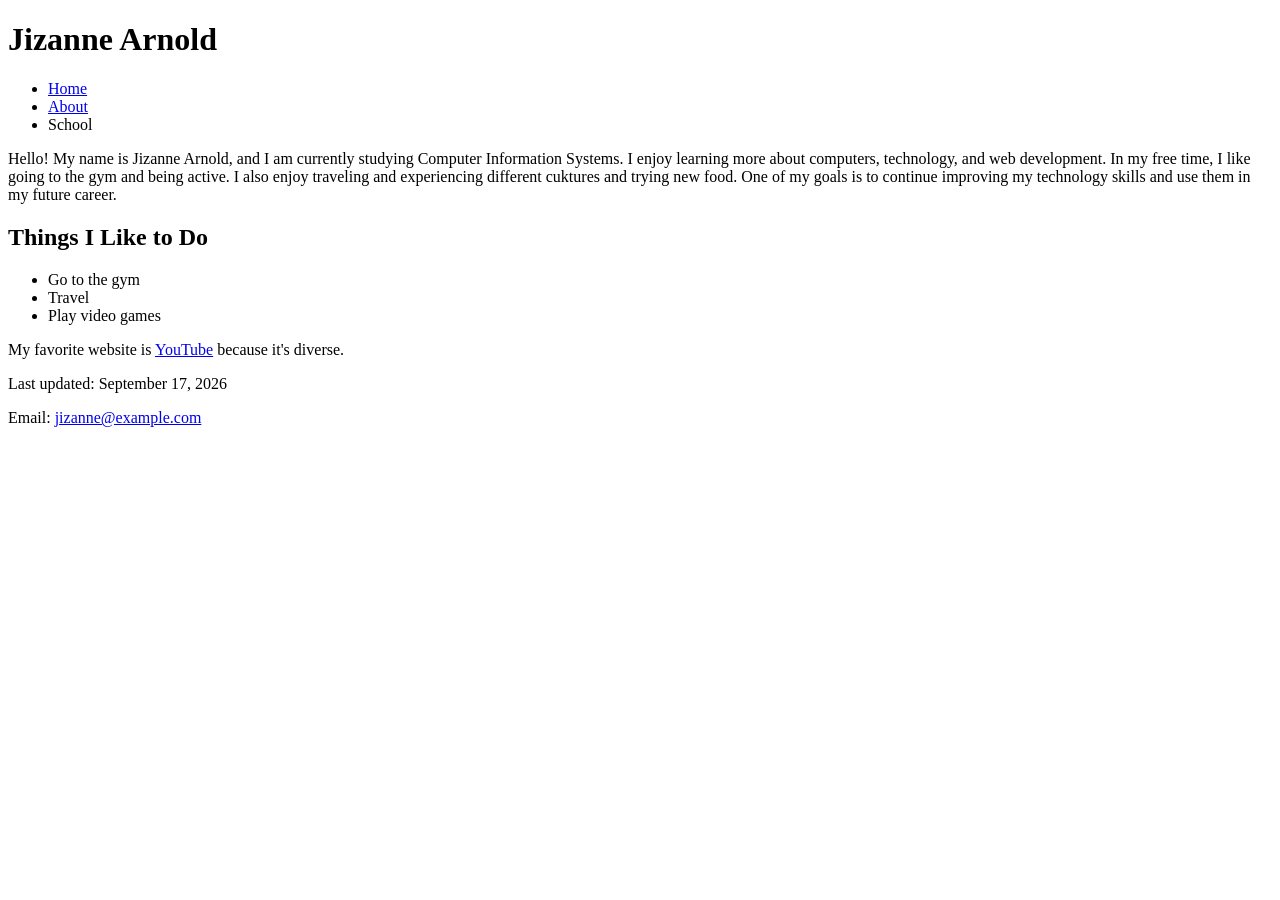
==== index.html @ cabb0ce9 "Add files via upload" ====
<!DOCTYPE html>
<html lang="en">

<head>
    <meta charset="UTF-8">
    <meta name="description" content="Jizanne Arnold's personal website">
    <meta name="author" content="Jizanne Arnold">
    <meta name="viewport" content="width=device-width, initial-scale=1.0">
    <title>Jizanne Arnold - Home</title>
</head>

<body>

    <header>
        <h1>Jizanne Arnold</h1>
    </header>

    <nav>
        <ul>
            <li><a href="index.html">Home</a></li>
            <li><a href="about.html">About</a></li>
            <li>School</li>
        </ul>
    </nav>

    <p>
        Hello! My name is Jizanne Arnold, and I am currently studying Computer Information Systems.
        I enjoy learning more about computers, technology, and web development.
        In my free time, I like going to the gym and being active.
        I also enjoy traveling and experiencing different cuktures and trying new food.
        One of my goals is to continue improving my technology skills and use them in my future career.
    </p>

    <h2>Things I Like to Do</h2>

    <ul>
        <li>Go to the gym</li>
        <li>Travel</li>
        <li>Play video games</li>
    </ul>

    <p>
        My favorite website is
        <a href="https://www.youtube.com/">YouTube</a> because it's diverse.
    </p>

    <footer>
        <p>Last updated: September 17, 2026</p>
        <p>Email: <a href="mailto:jizanne@example.com">jizanne@example.com</a></p>
    </footer>

</body>

</html>
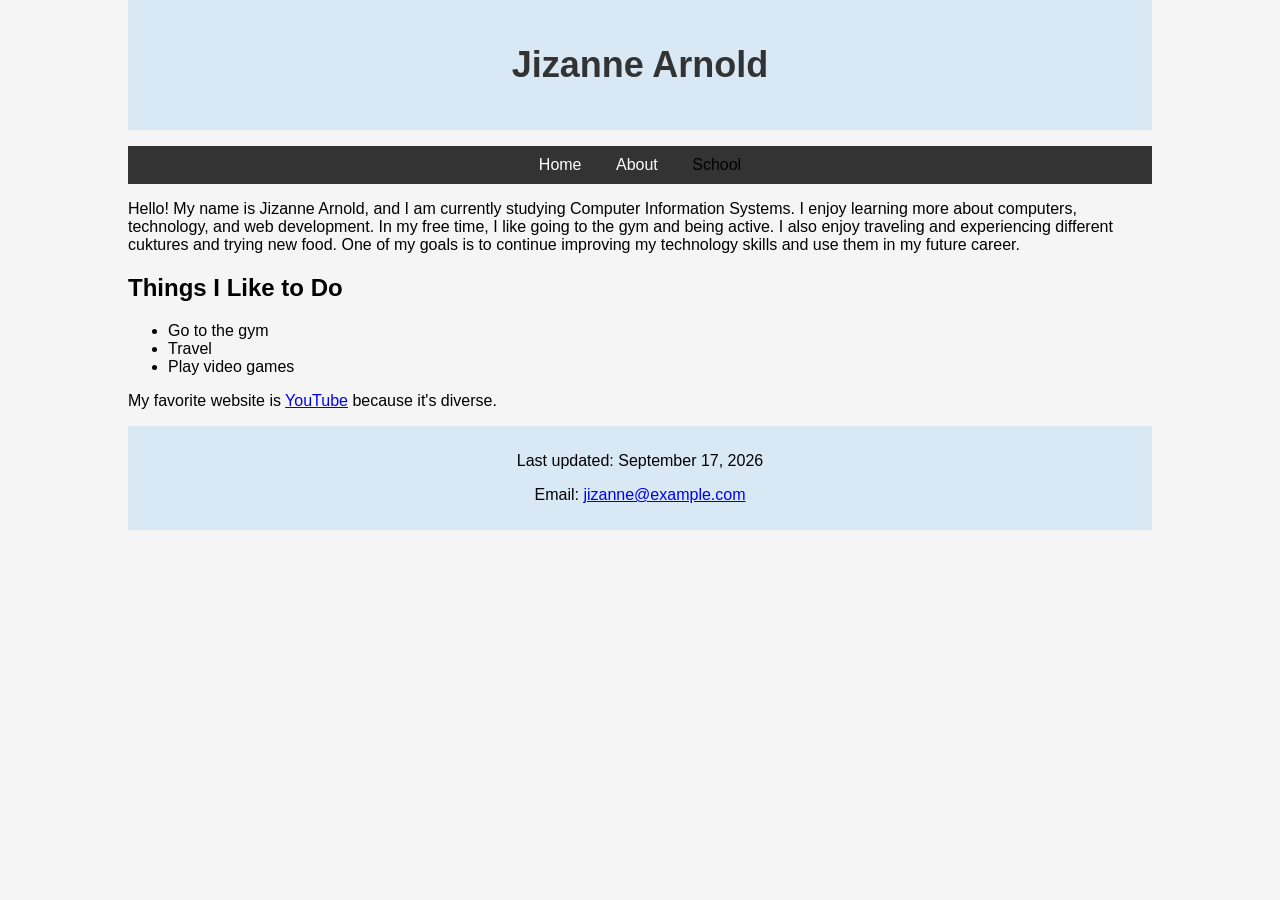
==== commit 7641bd45: "Add files via upload" ====
--- a/index.html
+++ b/index.html
@@ -6,8 +6,12 @@
     <meta name="description" content="Jizanne Arnold's personal website">
     <meta name="author" content="Jizanne Arnold">
     <meta name="viewport" content="width=device-width, initial-scale=1.0">
+    
     <title>Jizanne Arnold - Home</title>
+
+    <link rel="stylesheet" href="styles.css">
 </head>
+
 
 <body>
 
--- a/styles.css
+++ b/styles.css
@@ -0,0 +1,51 @@
+
+body {
+    font-family: Arial, Helvetica, sans-serif;
+    width: 80%;
+    margin: auto;
+    background-color: #f5f5f5;
+}
+
+header {
+    background-color: #d8e8f5;
+    padding: 20px;
+    text-align: center;
+}
+
+h1 {
+    color: #333333;
+    font-size: 36px;
+}
+
+nav ul {
+    list-style-type: none;
+    text-align: center;
+    padding: 10px;
+    background-color: #333333;
+}
+
+nav li {
+    display: inline;
+    margin: 15px;
+}
+
+nav a {
+    color: white;
+    text-decoration: none;
+}
+
+nav a:hover {
+    text-decoration: underline;
+}
+
+section {
+    background-color: white;
+    padding: 20px;
+    margin: 15px 0;
+}
+
+footer {
+    background-color: #d8e8f5;
+    text-align: center;
+    padding: 10px;
+}
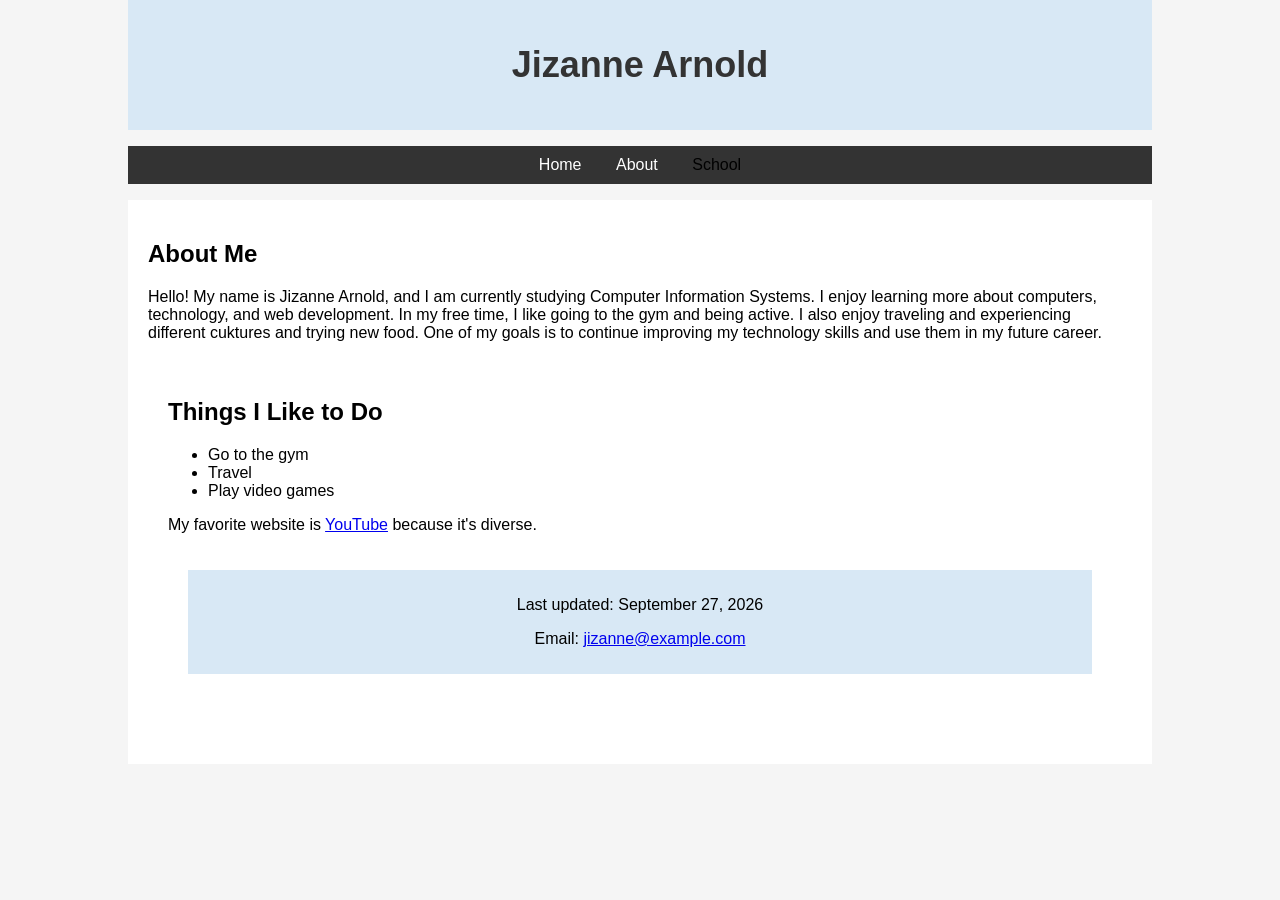
==== commit aaf6c328: "Add files via upload" ====
--- a/index.html
+++ b/index.html
@@ -27,6 +27,9 @@
         </ul>
     </nav>
 
+<section>
+    <h2>About Me</h2>
+
     <p>
         Hello! My name is Jizanne Arnold, and I am currently studying Computer Information Systems.
         I enjoy learning more about computers, technology, and web development.
@@ -35,6 +38,7 @@
         One of my goals is to continue improving my technology skills and use them in my future career.
     </p>
 
+<section>
     <h2>Things I Like to Do</h2>
 
     <ul>
@@ -47,9 +51,10 @@
         My favorite website is
         <a href="https://www.youtube.com/">YouTube</a> because it's diverse.
     </p>
+   <section>
 
     <footer>
-        <p>Last updated: September 17, 2026</p>
+        <p>Last updated: September 27, 2026</p>
         <p>Email: <a href="mailto:jizanne@example.com">jizanne@example.com</a></p>
     </footer>
 
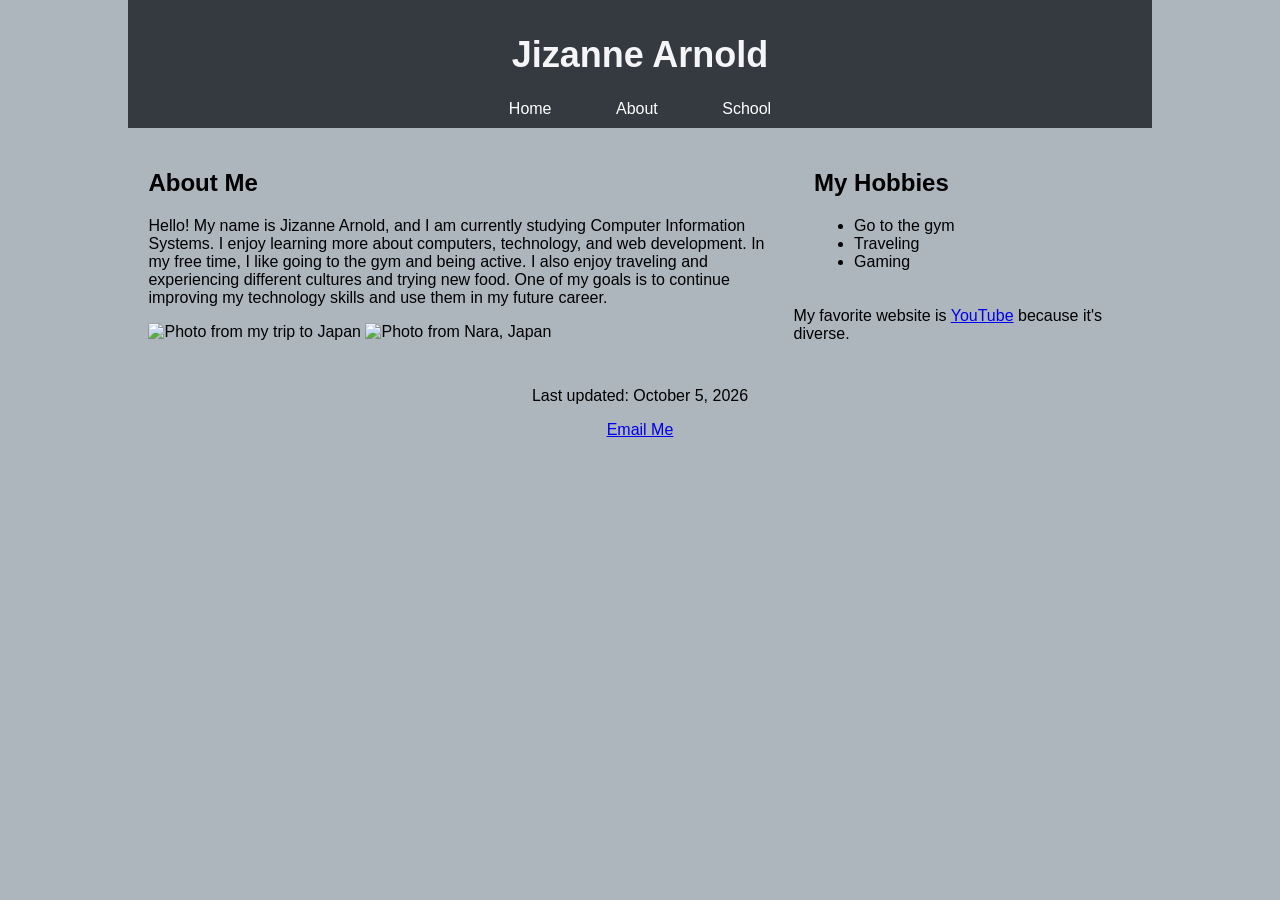
==== commit d5927643: "Add files via upload" ====
--- a/index.html
+++ b/index.html
@@ -17,47 +17,48 @@
 
     <header>
         <h1>Jizanne Arnold</h1>
+
+        <nav>
+        <a href="index.html">Home</a>
+        <a href="about.html">About</a>
+        <a href="school.html">School</a>
+    </nav>
     </header>
 
-    <nav>
-        <ul>
-            <li><a href="index.html">Home</a></li>
-            <li><a href="about.html">About</a></li>
-            <li>School</li>
-        </ul>
-    </nav>
-
-<section>
+<main>
     <h2>About Me</h2>
 
     <p>
         Hello! My name is Jizanne Arnold, and I am currently studying Computer Information Systems.
         I enjoy learning more about computers, technology, and web development.
         In my free time, I like going to the gym and being active.
-        I also enjoy traveling and experiencing different cuktures and trying new food.
+        I also enjoy traveling and experiencing different cultures and trying new food.
         One of my goals is to continue improving my technology skills and use them in my future career.
     </p>
 
-<section>
-    <h2>Things I Like to Do</h2>
+    <img src="images/japan.jpg" alt="Photo from my trip to Japan">
+
+    <img src="images/nara.jpg" alt="Photo from Nara, Japan">
+</main>
+
+<aside>
+    <h2>My Hobbies</h2>
 
     <ul>
         <li>Go to the gym</li>
-        <li>Travel</li>
-        <li>Play video games</li>
+        <li>Traveling</li>
+        <li>Gaming</li>
     </ul>
+</aside>
 
     <p>
         My favorite website is
         <a href="https://www.youtube.com/">YouTube</a> because it's diverse.
     </p>
-   <section>
 
-    <footer>
-        <p>Last updated: September 27, 2026</p>
-        <p>Email: <a href="mailto:jizanne@example.com">jizanne@example.com</a></p>
-    </footer>
-
-</body>
+<footer>
+    <p>Last updated: October 5, 2026</p>
+    <p><a href="mailto:jizannearnold@gmail.com">Email Me</a></p>
+</footer>
 
 </html>
--- a/styles.css
+++ b/styles.css
@@ -1,19 +1,20 @@
 
 body {
     font-family: Arial, Helvetica, sans-serif;
-    width: 80%;
+    background-color: #adb5bd;
+    max-width: 80%;
     margin: auto;
-    background-color: #f5f5f5;
 }
 
 header {
-    background-color: #d8e8f5;
-    padding: 20px;
+    background-color: #343a40;
+    padding: 10px;
     text-align: center;
+
 }
 
 h1 {
-    color: #333333;
+    color: #f5f5f7;
     font-size: 36px;
 }
 
@@ -21,7 +22,7 @@
     list-style-type: none;
     text-align: center;
     padding: 10px;
-    background-color: #333333;
+    background-color: #343a40;
 }
 
 nav li {
@@ -31,21 +32,42 @@
 
 nav a {
     color: white;
+    padding: 10px 30px;
     text-decoration: none;
 }
 
 nav a:hover {
     text-decoration: underline;
+    background-color: lightgray;
 }
 
 section {
-    background-color: white;
+    background-color: #adb5bd;
     padding: 20px;
     margin: 15px 0;
 }
 
+main {
+    width: 65%;
+    float: left;
+    padding: 2%;
+    box-sizing: border-box;
+}
+
+aside {
+    width: 35%;
+    float: right;
+    padding: 2%;
+    box-sizing: border-box;
+}
 footer {
-    background-color: #d8e8f5;
+    background-color: #adb5bd;
     text-align: center;
     padding: 10px;
+    clear: both;
+    padding: 10px;
+}
+img {
+    max-width: 100%;
+    height: auto;
 }
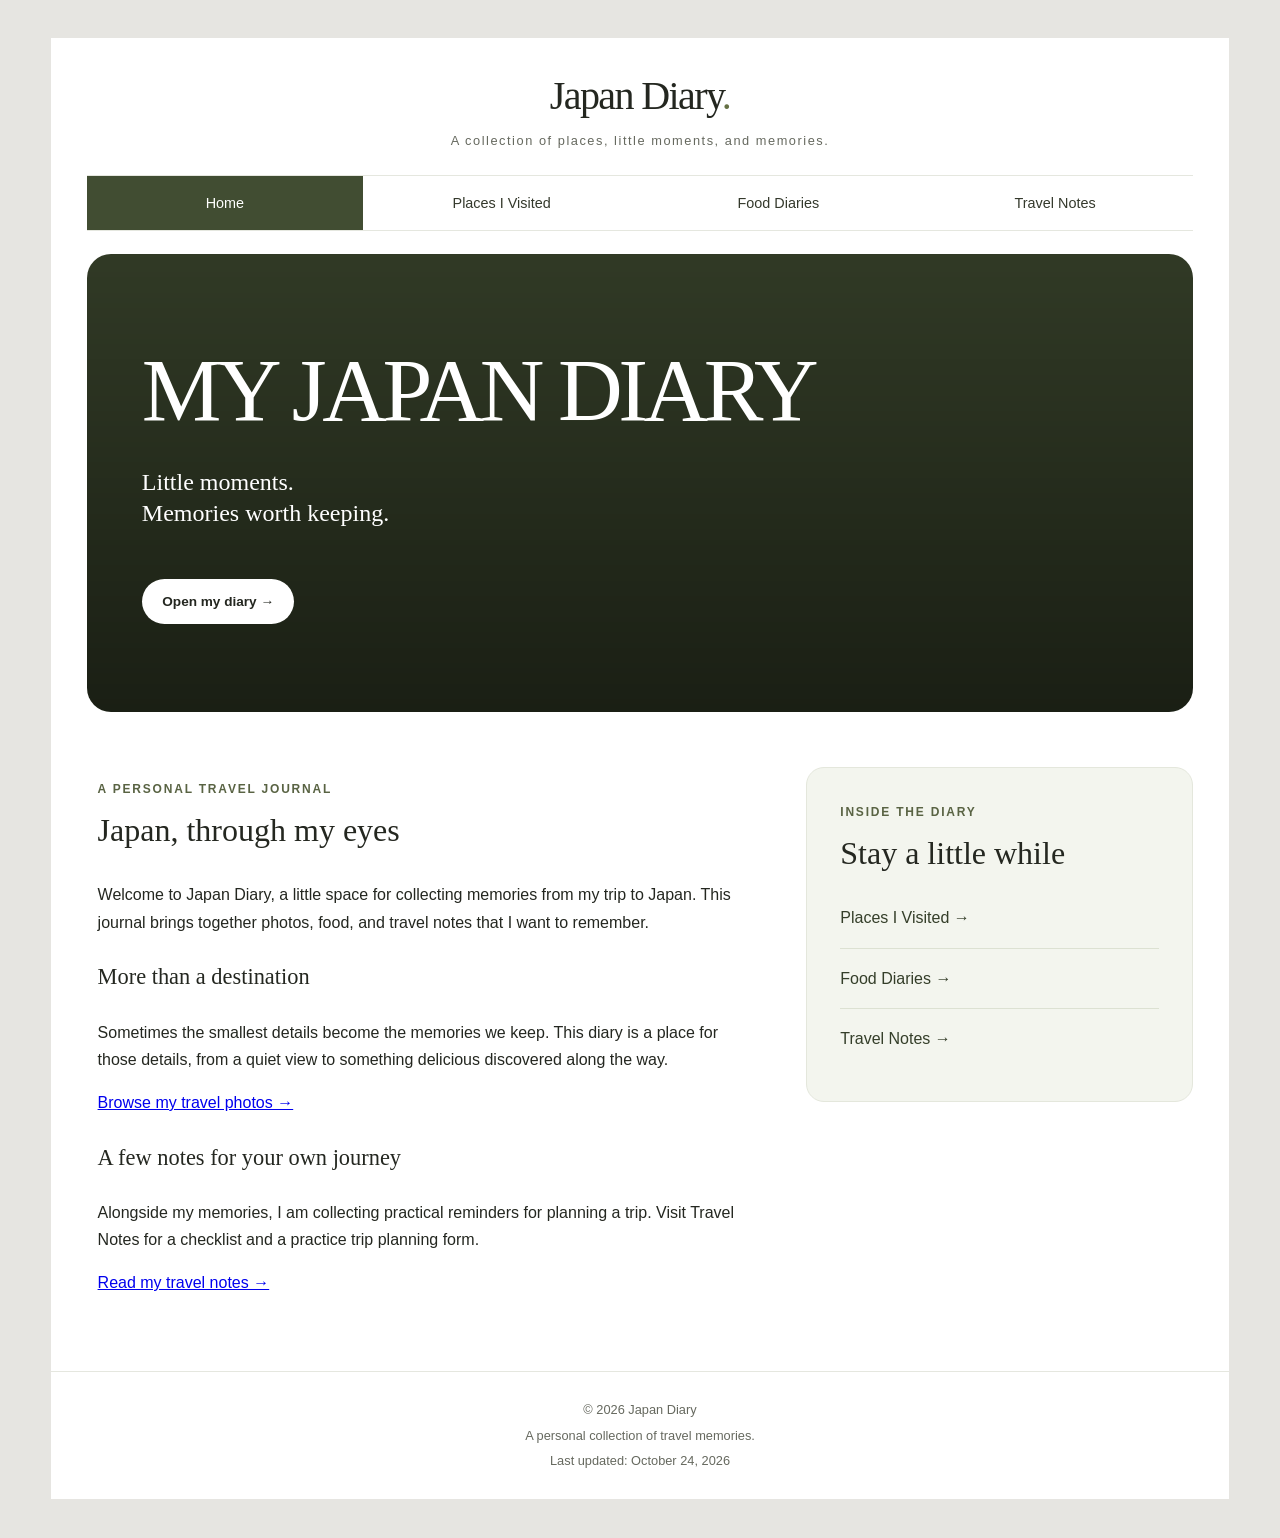
==== commit 710dd6b1: "Add files via upload" ====
--- a/index.html
+++ b/index.html
@@ -1,64 +1,105 @@
 <!DOCTYPE html>
 <html lang="en">
-
 <head>
     <meta charset="UTF-8">
-    <meta name="description" content="Jizanne Arnold's personal website">
-    <meta name="author" content="Jizanne Arnold">
-    <meta name="viewport" content="width=device-width, initial-scale=1.0">
-    
-    <title>Jizanne Arnold - Home</title>
-
-    <link rel="stylesheet" href="styles.css">
+    <meta name="description"
+          content="Japan Diary: travel memories, favorite places, food, and personal travel notes.">
+    <meta name="viewport"
+          content="width=device-width, initial-scale=1.0">
+    <title>Japan Diary | Home</title>
+    <link rel="stylesheet" href="Styles.css">
 </head>
 
-
 <body>
-
     <header>
-        <h1>Jizanne Arnold</h1>
-
-        <nav>
-        <a href="index.html">Home</a>
-        <a href="about.html">About</a>
-        <a href="school.html">School</a>
-    </nav>
+        <h1>Japan Diary<span>.</span></h1>
+        <p>A collection of places, little moments, and memories.</p>
     </header>
 
-<main>
-    <h2>About Me</h2>
+    <nav aria-label="Main navigation">
+        <ul>
+            <li><a href="index.html" aria-current="page">Home</a></li>
+            <li><a href="destinations.html">Places I Visited</a></li>
+            <li><a href="food.html">Food Diaries</a></li>
+            <li><a href="tips.html">Travel Notes</a></li>
+        </ul>
+    </nav>
 
-    <p>
-        Hello! My name is Jizanne Arnold, and I am currently studying Computer Information Systems.
-        I enjoy learning more about computers, technology, and web development.
-        In my free time, I like going to the gym and being active.
-        I also enjoy traveling and experiencing different cultures and trying new food.
-        One of my goals is to continue improving my technology skills and use them in my future career.
-    </p>
+    <main>
+        <section class="hero">
+            <h2>MY JAPAN DIARY</h2>
+            <p>
+                Little moments.<br>
+                Memories worth keeping.
+            </p>
+            <a class="button" href="destinations.html">
+                Open my diary &rarr;
+            </a>
+        </section>
 
-    <img src="images/japan.jpg" alt="Photo from my trip to Japan">
+        <div class="columns">
+            <section id="welcome">
+                <p class="eyebrow">A PERSONAL TRAVEL JOURNAL</p>
+                <h2>Japan, through my eyes</h2>
 
-    <img src="images/nara.jpg" alt="Photo from Nara, Japan">
-</main>
+                <p>
+                    Welcome to Japan Diary, a little space for
+                    collecting memories from my trip to Japan.
+                    This journal brings together photos, food,
+                    and travel notes that I want to remember.
+                </p>
 
-<aside>
-    <h2>My Hobbies</h2>
+                <h3>More than a destination</h3>
+                <p>
+                    Sometimes the smallest details become the
+                    memories we keep. This diary is a place for
+                    those details, from a quiet view to something
+                    delicious discovered along the way.
+                </p>
 
-    <ul>
-        <li>Go to the gym</li>
-        <li>Traveling</li>
-        <li>Gaming</li>
-    </ul>
-</aside>
+                <p>
+                    <a href="destinations.html">
+                        Browse my travel photos &rarr;
+                    </a>
+                </p>
 
-    <p>
-        My favorite website is
-        <a href="https://www.youtube.com/">YouTube</a> because it's diverse.
-    </p>
+                <h3>A few notes for your own journey</h3>
+                <p>
+                    Alongside my memories, I am collecting
+                    practical reminders for planning a trip.
+                    Visit Travel Notes for a checklist and
+                    a practice trip planning form.
+                </p>
 
-<footer>
-    <p>Last updated: October 5, 2026</p>
-    <p><a href="mailto:jizannearnold@gmail.com">Email Me</a></p>
-</footer>
+                <p>
+                    <a href="tips.html">Read my travel notes &rarr;</a>
+                </p>
+            </section>
 
+            <aside>
+                <p class="eyebrow">INSIDE THE DIARY</p>
+                <h2>Stay a little while</h2>
+                <ul>
+                    <li>
+                        <a href="destinations.html">
+                            Places I Visited &rarr;
+                        </a>
+                    </li>
+                    <li>
+                        <a href="food.html">Food Diaries &rarr;</a>
+                    </li>
+                    <li>
+                        <a href="tips.html">Travel Notes &rarr;</a>
+                    </li>
+                </ul>
+            </aside>
+        </div>
+    </main>
+
+    <footer>
+        <p>&copy; 2026 Japan Diary</p>
+        <p>A personal collection of travel memories.</p>
+        <p>Last updated: October 24, 2026</p>
+    </footer>
+</body>
 </html>
--- a/Styles.css
+++ b/Styles.css
@@ -0,0 +1,399 @@
+/* General layout */
+* {
+    box-sizing: border-box;
+}
+
+html {
+    background-color: #e6e5e1;
+}
+
+body {
+    width: 92%;
+    margin: 3% auto;
+    color: #242720;
+    background-color: #ffffff;
+    font-family: Arial, Helvetica, sans-serif;
+    font-size: 100%;
+    line-height: 1.7;
+}
+
+/* Header */
+header {
+    padding: 2% 4%;
+    text-align: center;
+}
+
+header h1 {
+    margin: 0;
+    font-family: Georgia, "Times New Roman", serif;
+    font-size: 2.5em;
+    font-weight: normal;
+    letter-spacing: -0.04em;
+}
+
+header h1 span {
+    color: #657044;
+}
+
+header p {
+    margin: 0;
+    color: #66695f;
+    font-size: 0.8em;
+    letter-spacing: 0.12em;
+}
+
+/* Navigation */
+nav {
+    margin: 0 3%;
+    border-top: 1px solid #e5e7df;
+    border-bottom: 1px solid #e5e7df;
+}
+
+nav ul {
+    margin: 0;
+    padding: 0;
+    list-style: none;
+}
+
+nav ul::after {
+    content: "";
+    display: block;
+    clear: both;
+}
+
+nav li {
+    float: left;
+    width: 25%;
+}
+
+nav a {
+    display: block;
+    padding: 1em 2%;
+    color: #34392c;
+    text-align: center;
+    text-decoration: none;
+    font-size: 0.9em;
+}
+
+nav a:hover,
+nav a:focus,
+nav a[aria-current="page"] {
+    color: #ffffff;
+    background-color: #414d32;
+}
+
+/* Main area */
+main {
+    width: 100%;
+    padding: 2% 3% 4%;
+}
+
+/* Large scenic banner */
+.hero {
+    padding: 8% 5%;
+    border-radius: 24px;
+    color: #ffffff;
+    background-color: #414d32;
+    background-image:
+        linear-gradient(
+            rgba(0, 0, 0, 0.25),
+            rgba(0, 0, 0, 0.6)
+        ),
+     url("Images/japan.jpg");
+    background-position: center;
+    background-size: cover;
+}
+
+.hero h2 {
+    margin: 0 0 3%;
+    font-family: Georgia, "Times New Roman", serif;
+    font-size: clamp(2.5em, 7vw, 7em);
+    font-weight: normal;
+    line-height: 1.05;
+    letter-spacing: -0.05em;
+}
+
+.hero p {
+    margin-bottom: 5%;
+    font-family: Georgia, "Times New Roman", serif;
+    font-size: 1.5em;
+    line-height: 1.3;
+}
+
+.button {
+    display: inline-block;
+    padding: 0.8em 1.5em;
+    border-radius: 30px;
+    color: #242720;
+    background-color: #ffffff;
+    text-decoration: none;
+    font-size: 0.85em;
+    font-weight: bold;
+}
+
+.button:hover,
+.button:focus {
+    background-color: #e5e9d9;
+}
+
+/* Book-style fluid columns */
+.columns {
+    width: 100%;
+    margin-top: 5%;
+}
+
+.columns::after {
+    content: "";
+    display: block;
+    clear: both;
+}
+
+#welcome {
+    float: left;
+    width: 62%;
+    padding: 1% 3% 1% 1%;
+}
+
+aside {
+    float: right;
+    width: 35%;
+    padding: 3%;
+    border: 1px solid #e4e7dc;
+    border-radius: 18px;
+    background-color: #f3f5ee;
+}
+
+.columns h2 {
+    margin: 0 0 5%;
+    font-family: Georgia, "Times New Roman", serif;
+    font-size: 2em;
+    font-weight: normal;
+    line-height: 1.2;
+}
+
+.columns h3 {
+    font-family: Georgia, "Times New Roman", serif;
+    font-size: 1.4em;
+    font-weight: normal;
+}
+
+.eyebrow {
+    margin-top: 0;
+    color: #596343;
+    font-size: 0.75em;
+    font-weight: bold;
+    letter-spacing: 0.15em;
+}
+
+aside ul {
+    margin: 0;
+    padding: 0;
+    list-style: none;
+}
+
+aside li {
+    border-bottom: 1px solid #dce1d2;
+}
+
+aside li:last-child {
+    border-bottom: 0;
+}
+
+aside a {
+    display: block;
+    padding: 1em 0;
+    color: #343e29;
+    text-decoration: none;
+}
+
+aside a:hover,
+aside a:focus {
+    text-decoration: underline;
+}
+
+/* Scalable content images */
+main img {
+    max-width: 100%;
+    height: auto;
+    border-radius: 16px;
+}
+
+/* Footer */
+footer {
+    clear: both;
+    padding: 2%;
+    border-top: 1px solid #e5e7df;
+    color: #66695f;
+    text-align: center;
+    font-size: 0.8em;
+}
+
+footer p {
+    margin: 0.3em 0;
+}
+
+/* Smaller screens */
+@media screen and (max-width: 600px) {
+    nav li {
+        width: 50%;
+    }
+
+    .hero {
+        padding: 12% 6%;
+    }
+
+    .hero p {
+        font-size: 1.2em;
+    }
+
+    #welcome,
+    aside {
+        float: none;
+        width: 100%;
+    }
+
+    #welcome {
+        padding: 4% 1%;
+    }
+
+    aside {
+        margin-top: 4%;
+        padding: 6%;
+    }
+}/* Trip planning form */
+form {
+    margin-top: 5%;
+}
+
+fieldset {
+    min-width: 0;
+    margin: 0;
+    padding: 5%;
+    border: 1px solid #c8cebd;
+    border-radius: 16px;
+}
+
+legend {
+    padding: 0 0.5em;
+    color: #414d32;
+    font-weight: bold;
+}
+
+form label {
+    display: block;
+    margin-top: 1em;
+    margin-bottom: 0.4em;
+    font-weight: bold;
+}
+
+form input,
+form select,
+form textarea {
+    display: block;
+    width: 100%;
+    padding: 0.8em;
+    border: 1px solid #929b83;
+    border-radius: 6px;
+    color: #242720;
+    background-color: #ffffff;
+    font: inherit;
+}
+
+form textarea {
+    resize: vertical;
+}
+
+form input:focus,
+form select:focus,
+form textarea:focus {
+    outline: 2px solid #414d32;
+    outline-offset: 2px;
+}
+
+.form-buttons {
+    margin-top: 1.5em;
+}
+
+.form-buttons button {
+    margin: 0.4em 0.5em 0 0;
+    padding: 0.8em 1.5em;
+    border: 1px solid #414d32;
+    border-radius: 24px;
+    color: #ffffff;
+    background-color: #414d32;
+    font: inherit;
+    cursor: pointer;
+}
+
+.form-buttons button[type="reset"] {
+    color: #414d32;
+    background-color: #ffffff;
+}
+
+.form-buttons button:hover {
+    color: #ffffff;
+    background-color: #28321e;
+}
+
+.form-buttons button:focus {
+    outline: 2px solid #414d32;
+    outline-offset: 3px;
+}
+
+/* Fluid image gallery */
+.gallery-grid::after {
+    content: "";
+    display: block;
+    clear: both;
+}
+
+.gallery {
+    float: left;
+    width: 48%;
+    margin: 0 4% 4% 0;
+    border: 1px solid #c8cebd;
+    border-radius: 12px;
+    overflow: hidden;
+    background-color: #ffffff;
+}
+
+.gallery:nth-child(even) {
+    margin-right: 0;
+}
+
+.gallery:hover {
+    border-color: #414d32;
+}
+
+.gallery a {
+    display: block;
+}
+
+.gallery a:focus {
+    outline: 3px solid #414d32;
+    outline-offset: -3px;
+}
+
+.gallery img {
+    display: block;
+    width: 100%;
+    height: auto;
+    aspect-ratio: 4 / 3;
+    object-fit: cover;
+    border-radius: 0;
+}
+
+.desc {
+    padding: 1em;
+    text-align: center;
+    font-size: 0.9em;
+}
+
+@media screen and (max-width: 600px) {
+    .gallery {
+        float: none;
+        width: 100%;
+        margin-right: 0;
+        margin-bottom: 6%;
+    }
+}
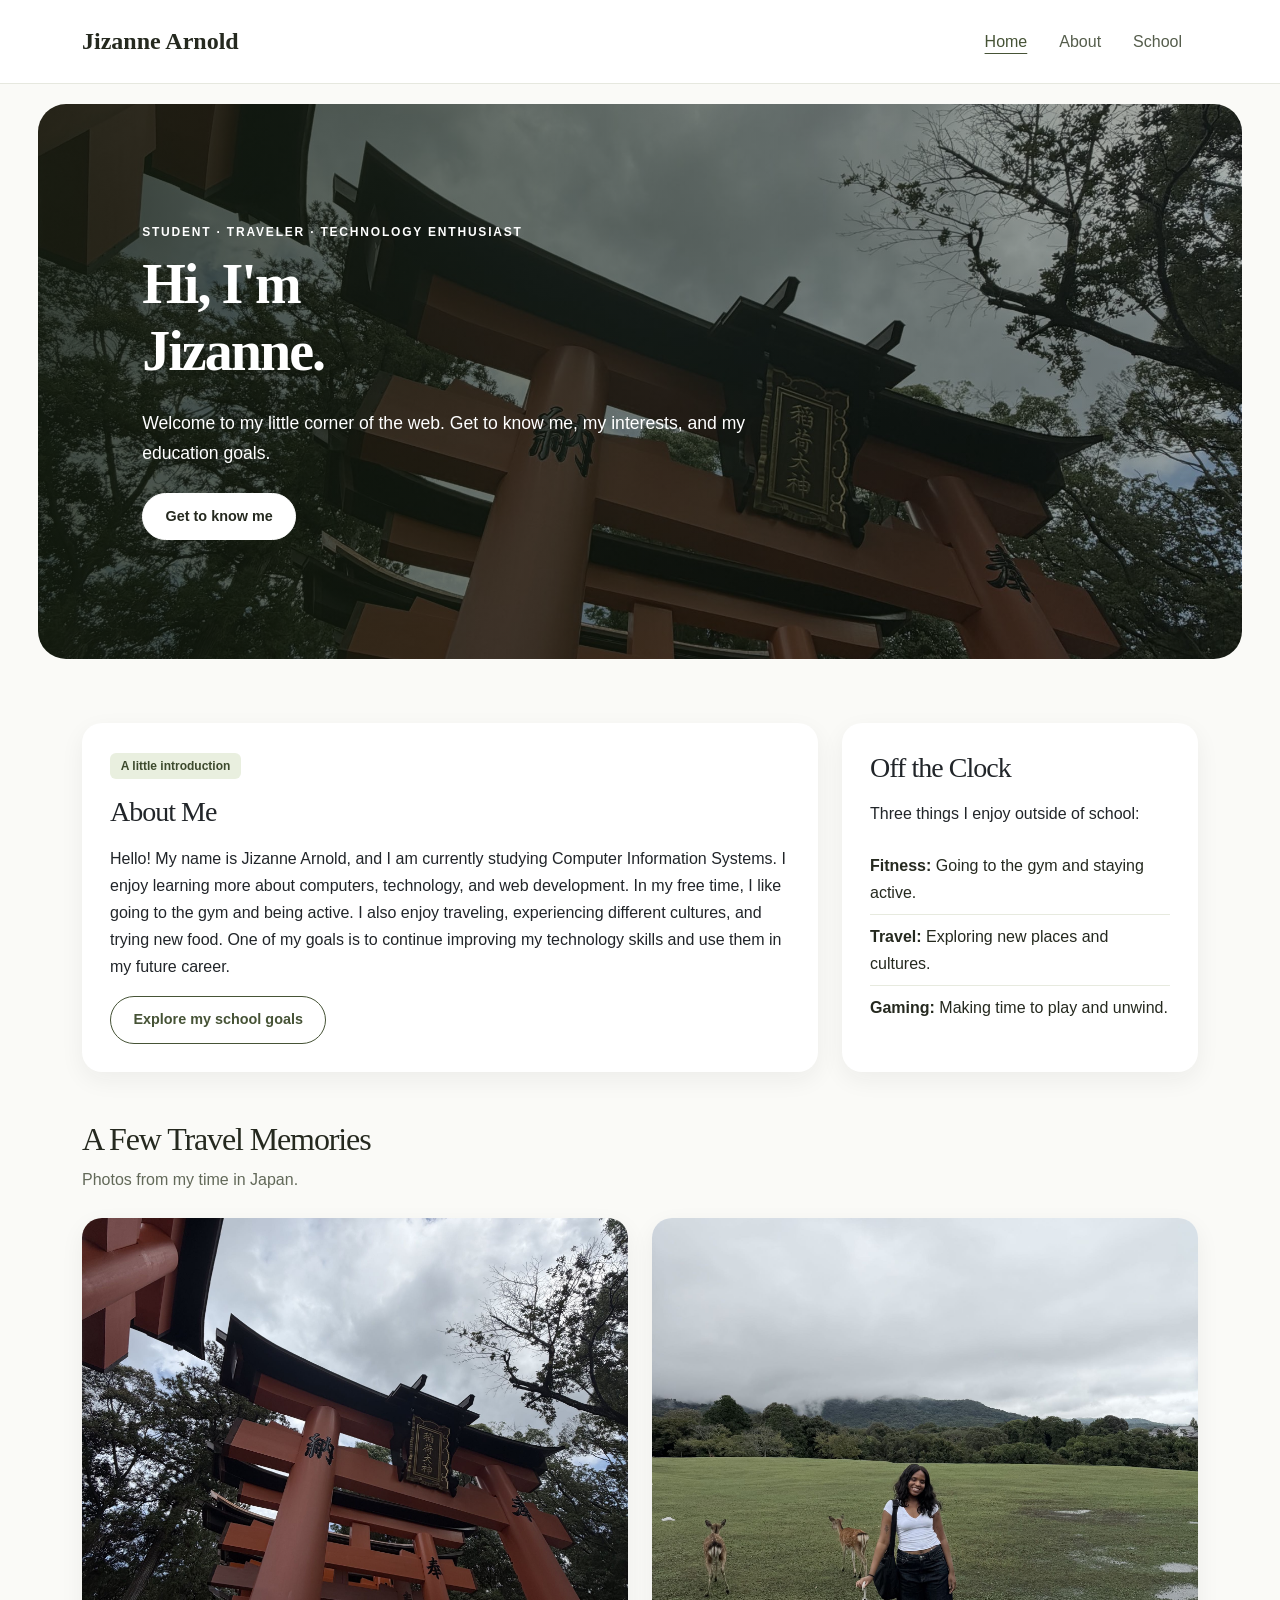
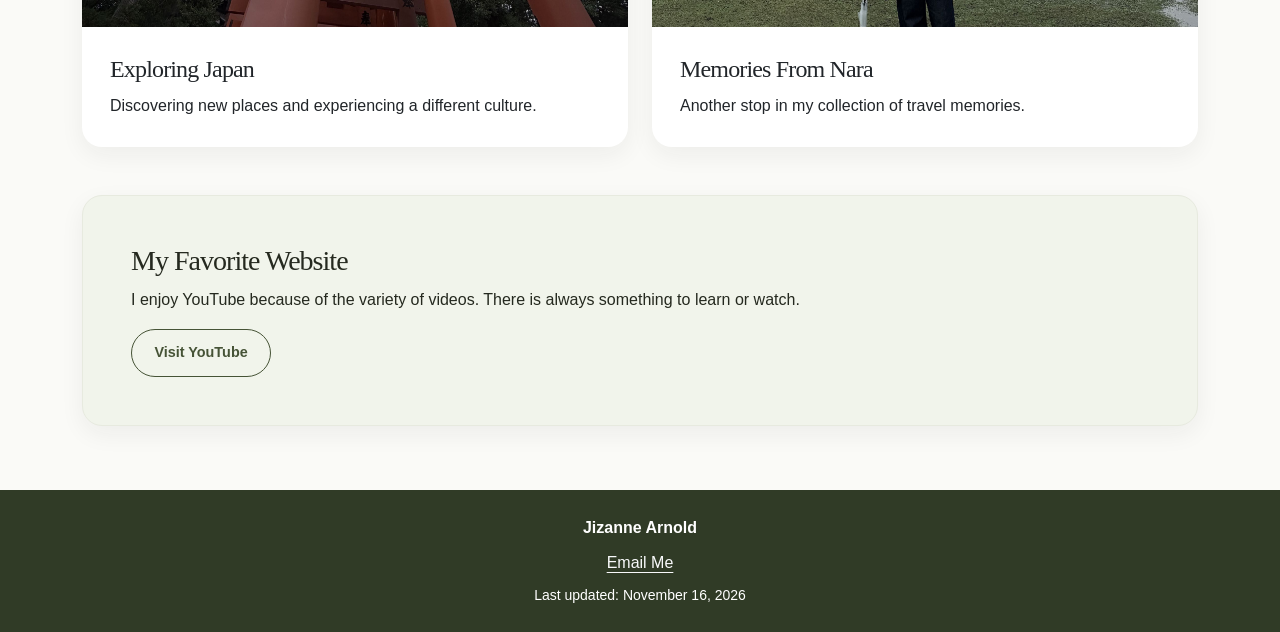
==== commit dfdeb08b: "Add files via upload" ====
--- a/index.html
+++ b/index.html
@@ -3,103 +3,203 @@
 <head>
     <meta charset="UTF-8">
     <meta name="description"
-          content="Japan Diary: travel memories, favorite places, food, and personal travel notes.">
+          content="Jizanne Arnold's personal website">
+    <meta name="author" content="Jizanne Arnold">
     <meta name="viewport"
           content="width=device-width, initial-scale=1.0">
-    <title>Japan Diary | Home</title>
-    <link rel="stylesheet" href="Styles.css">
+
+    <title>Jizanne Arnold | Home</title>
+
+<link href="https://cdn.jsdelivr.net/npm/bootstrap@5.3.8/dist/css/bootstrap.min.css"
+      rel="stylesheet">
+
+<link rel="stylesheet" href="bootstrap-style.css">
 </head>
 
-<body>
-    <header>
-        <h1>Japan Diary<span>.</span></h1>
-        <p>A collection of places, little moments, and memories.</p>
+<body class="bg-light">
+
+    <nav class="navbar navbar-expand-md bg-dark"
+         data-bs-theme="dark"
+         aria-label="Main navigation">
+        <div class="container">
+            <a class="navbar-brand fw-bold" href="index.html">
+                Jizanne Arnold
+            </a>
+
+            <button class="navbar-toggler"
+                    type="button"
+                    data-bs-toggle="collapse"
+                    data-bs-target="#mainNavigation"
+                    aria-controls="mainNavigation"
+                    aria-expanded="false"
+                    aria-label="Toggle navigation">
+                <span class="navbar-toggler-icon"></span>
+            </button>
+
+            <div class="collapse navbar-collapse" id="mainNavigation">
+                <ul class="navbar-nav ms-auto">
+                    <li class="nav-item">
+                        <a class="nav-link active"
+                           href="index.html"
+                           aria-current="page">Home</a>
+                    </li>
+                    <li class="nav-item">
+                        <a class="nav-link" href="about.html">About</a>
+                    </li>
+                    <li class="nav-item">
+                        <a class="nav-link" href="school.html">School</a>
+                    </li>
+                </ul>
+            </div>
+        </div>
+    </nav>
+
+    <header class="bg-primary text-white py-5">
+        <div class="container py-3">
+            <p class="text-uppercase fw-semibold mb-2">
+                Student &middot; Traveler &middot; Technology Enthusiast
+            </p>
+            <h1 class="display-4 fw-bold">Hi, I'm Jizanne.</h1>
+            <p class="lead mb-4">
+                Welcome to my little corner of the web.
+                Get to know me, my interests, and my education goals.
+            </p>
+            <a class="btn btn-light btn-lg" href="about.html">
+                Get to know me
+            </a>
+        </div>
     </header>
 
-    <nav aria-label="Main navigation">
-        <ul>
-            <li><a href="index.html" aria-current="page">Home</a></li>
-            <li><a href="destinations.html">Places I Visited</a></li>
-            <li><a href="food.html">Food Diaries</a></li>
-            <li><a href="tips.html">Travel Notes</a></li>
-        </ul>
-    </nav>
-
-    <main>
-        <section class="hero">
-            <h2>MY JAPAN DIARY</h2>
+    <main class="container py-5">
+        <div class="row g-4">
+            <section class="col-lg-8" aria-labelledby="about-heading">
+                <div class="card border-0 shadow-sm h-100">
+                    <div class="card-body p-4">
+                        <span class="badge text-bg-primary mb-3">
+                            A little introduction
+                        </span>
+
+                        <h2 id="about-heading" class="h3">About Me</h2>
+
+                        <p>
+                            Hello! My name is Jizanne Arnold, and I am
+                            currently studying Computer Information Systems.
+                            I enjoy learning more about computers,
+                            technology, and web development.
+                            In my free time, I like going to the gym
+                            and being active. I also enjoy traveling,
+                            experiencing different cultures, and trying
+                            new food. One of my goals is to continue
+                            improving my technology skills and use
+                            them in my future career.
+                        </p>
+
+                        <a href="school.html" class="btn btn-outline-primary">
+                            Explore my school goals
+                        </a>
+                    </div>
+                </div>
+            </section>
+
+            <aside class="col-lg-4" aria-labelledby="hobbies-heading">
+                <div class="card border-0 shadow-sm h-100">
+                    <div class="card-body p-4">
+                        <h2 id="hobbies-heading" class="h3">Off the Clock</h2>
+                        <p>Three things I enjoy outside of school:</p>
+
+                        <ul class="list-group list-group-flush">
+                            <li class="list-group-item px-0">
+                                <strong>Fitness:</strong> Going to the gym
+                                and staying active.
+                            </li>
+                            <li class="list-group-item px-0">
+                                <strong>Travel:</strong> Exploring new places
+                                and cultures.
+                            </li>
+                            <li class="list-group-item px-0">
+                                <strong>Gaming:</strong> Making time
+                                to play and unwind.
+                            </li>
+                        </ul>
+                    </div>
+                </div>
+            </aside>
+        </div>
+
+        <section class="mt-5" aria-labelledby="travel-heading">
+            <div class="mb-4">
+                <h2 id="travel-heading">A Few Travel Memories</h2>
+                <p class="text-body-secondary">
+                    Photos from my time in Japan.
+                </p>
+            </div>
+
+            <div class="row g-4">
+                <div class="col-md-6">
+                    <figure class="card border-0 shadow-sm h-100 mb-0">
+                        <div class="ratio ratio-4x3">
+                            <img src="images/japan.jpg"
+                                 class="w-100 h-100 object-fit-cover rounded-top"
+                                 alt="A photo from my trip to Japan"
+                                 loading="lazy">
+                        </div>
+                        <figcaption class="card-body">
+                            <h3 class="h5">Exploring Japan</h3>
+                            <p class="mb-0">
+                                Discovering new places and
+                                experiencing a different culture.
+                            </p>
+                        </figcaption>
+                    </figure>
+                </div>
+
+                <div class="col-md-6">
+                    <figure class="card border-0 shadow-sm h-100 mb-0">
+                        <div class="ratio ratio-4x3">
+                            <img src="images/nara.jpg"
+                                 class="w-100 h-100 object-fit-cover rounded-top"
+                                 alt="A photo from Nara, Japan"
+                                 loading="lazy">
+                        </div>
+                        <figcaption class="card-body">
+                            <h3 class="h5">Memories From Nara</h3>
+                            <p class="mb-0">
+                                Another stop in my collection
+                                of travel memories.
+                            </p>
+                        </figcaption>
+                    </figure>
+                </div>
+            </div>
+        </section>
+
+        <section class="mt-5 p-4 p-md-5 bg-white rounded-3 shadow-sm"
+                 aria-labelledby="favorite-heading">
+            <h2 id="favorite-heading" class="h3">My Favorite Website</h2>
             <p>
-                Little moments.<br>
-                Memories worth keeping.
-            </p>
-            <a class="button" href="destinations.html">
-                Open my diary &rarr;
+                I enjoy YouTube because of the variety of videos.
+                There is always something to learn or watch.
+            </p>
+            <a href="https://www.youtube.com/"
+               class="btn btn-outline-dark">
+                Visit YouTube
             </a>
         </section>
-
-        <div class="columns">
-            <section id="welcome">
-                <p class="eyebrow">A PERSONAL TRAVEL JOURNAL</p>
-                <h2>Japan, through my eyes</h2>
-
-                <p>
-                    Welcome to Japan Diary, a little space for
-                    collecting memories from my trip to Japan.
-                    This journal brings together photos, food,
-                    and travel notes that I want to remember.
-                </p>
-
-                <h3>More than a destination</h3>
-                <p>
-                    Sometimes the smallest details become the
-                    memories we keep. This diary is a place for
-                    those details, from a quiet view to something
-                    delicious discovered along the way.
-                </p>
-
-                <p>
-                    <a href="destinations.html">
-                        Browse my travel photos &rarr;
-                    </a>
-                </p>
-
-                <h3>A few notes for your own journey</h3>
-                <p>
-                    Alongside my memories, I am collecting
-                    practical reminders for planning a trip.
-                    Visit Travel Notes for a checklist and
-                    a practice trip planning form.
-                </p>
-
-                <p>
-                    <a href="tips.html">Read my travel notes &rarr;</a>
-                </p>
-            </section>
-
-            <aside>
-                <p class="eyebrow">INSIDE THE DIARY</p>
-                <h2>Stay a little while</h2>
-                <ul>
-                    <li>
-                        <a href="destinations.html">
-                            Places I Visited &rarr;
-                        </a>
-                    </li>
-                    <li>
-                        <a href="food.html">Food Diaries &rarr;</a>
-                    </li>
-                    <li>
-                        <a href="tips.html">Travel Notes &rarr;</a>
-                    </li>
-                </ul>
-            </aside>
-        </div>
     </main>
 
-    <footer>
-        <p>&copy; 2026 Japan Diary</p>
-        <p>A personal collection of travel memories.</p>
-        <p>Last updated: October 24, 2026</p>
+    <footer class="bg-dark text-white py-4">
+        <div class="container text-center">
+            <p class="fw-bold mb-2">Jizanne Arnold</p>
+            <p class="mb-2">
+                <a href="mailto:jizannearnold@gmail.com"
+                   class="link-light">Email Me</a>
+            </p>
+            <p class="small mb-0">
+                Last updated: November 16, 2026
+            </p>
+        </div>
     </footer>
+
+    <script src="https://cdn.jsdelivr.net/npm/bootstrap@5.3.8/dist/js/bootstrap.bundle.min.js"></script>
 </body>
 </html>
